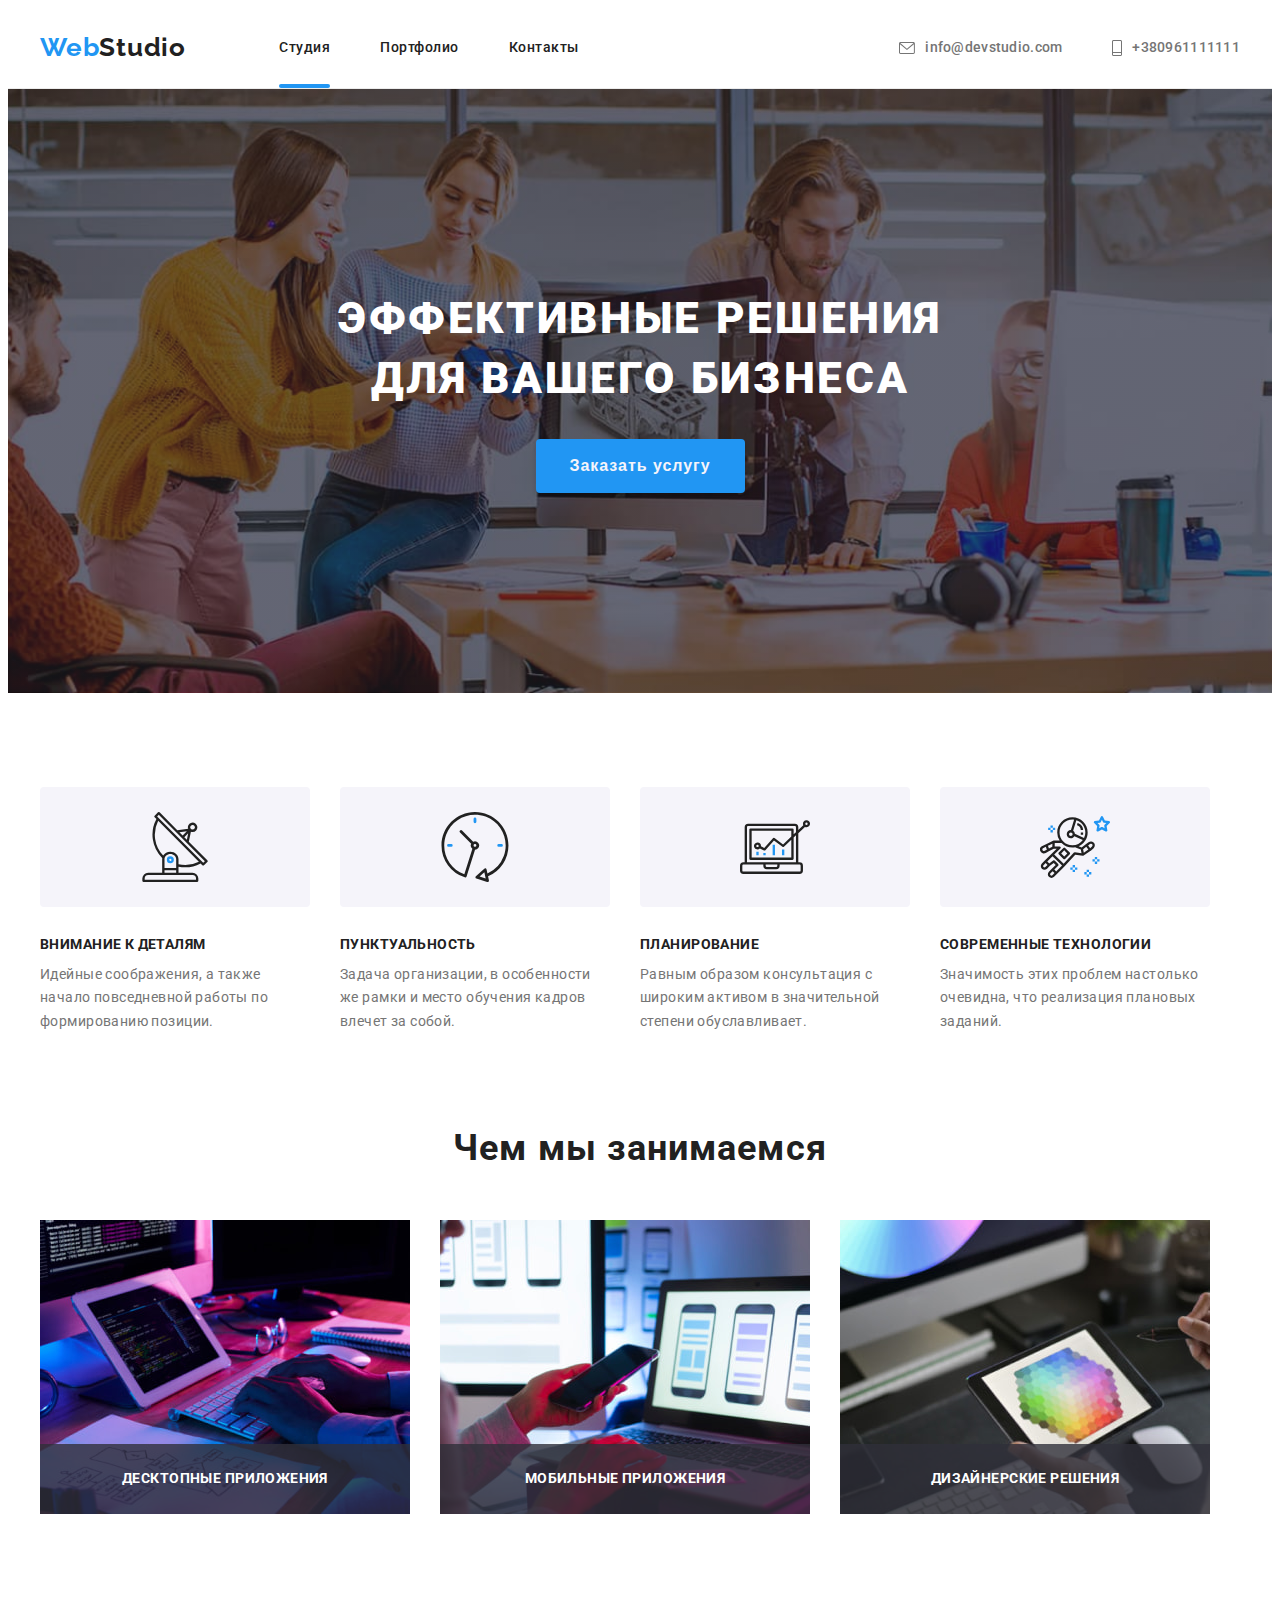
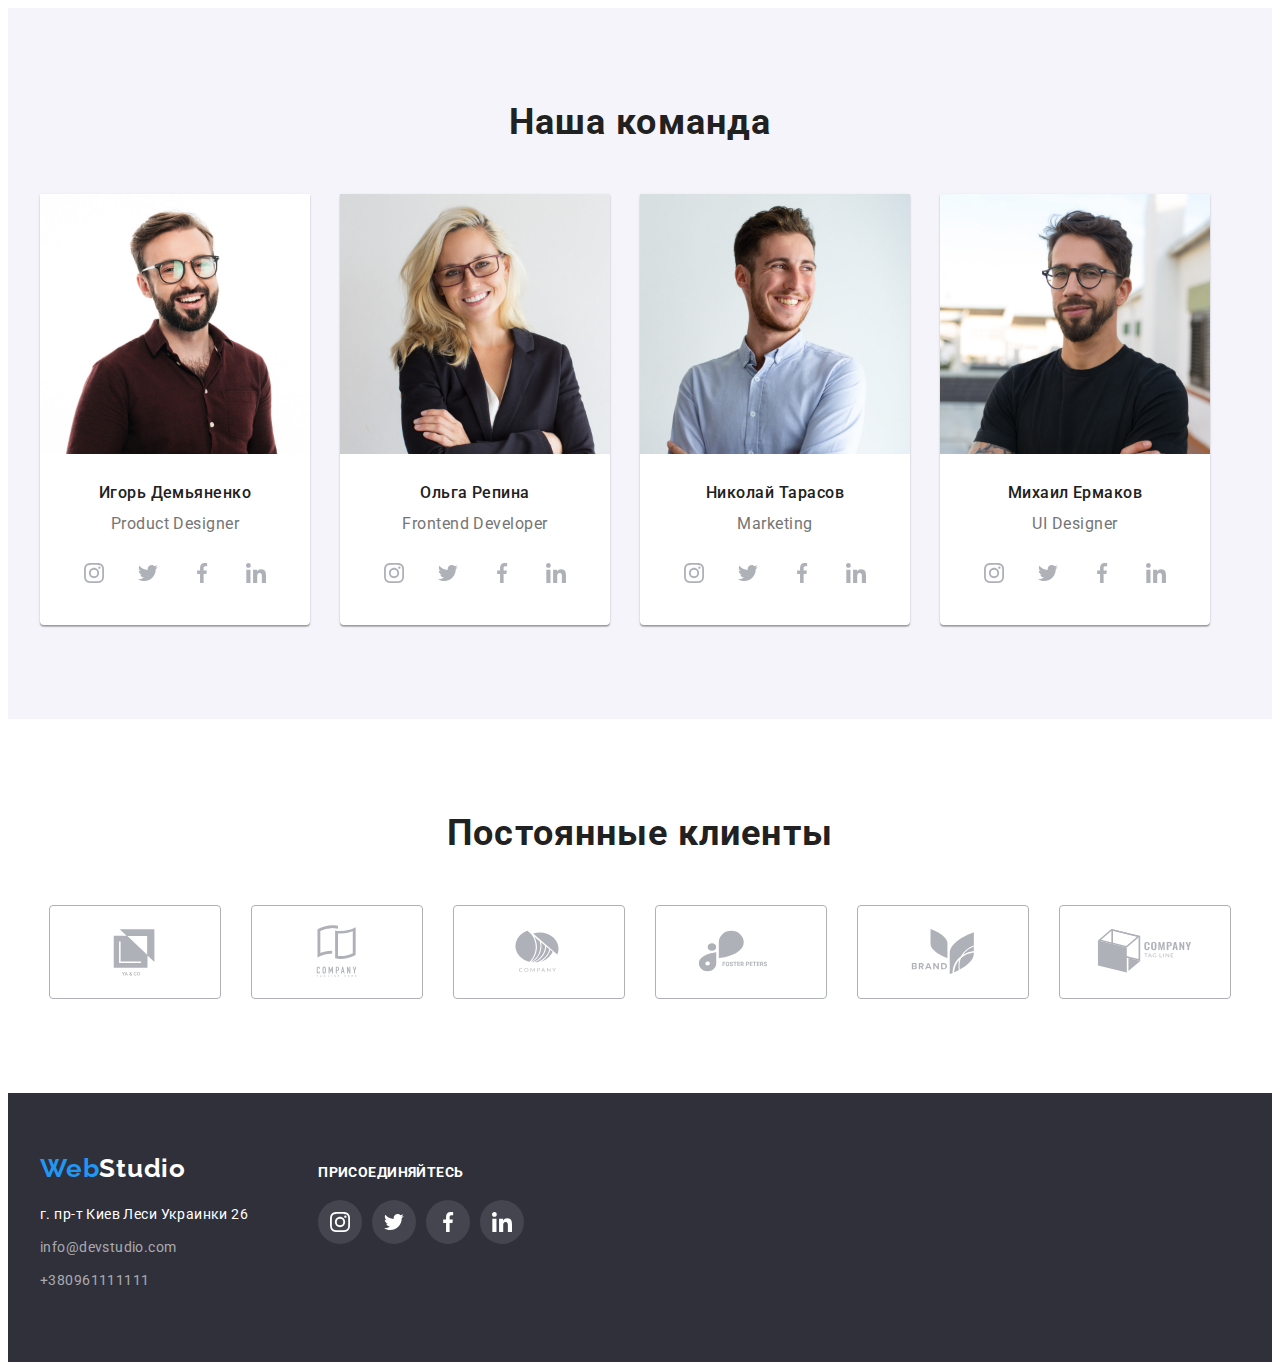
==== index.html @ 4d48edf3 "Initial commit" ====
<!DOCTYPE html>
<html lang="en">
  <head>
    <meta charset="UTF-8" />
    <meta http-equiv="X-UA-Compatible" content="IE=edge" />
    <meta name="viewport" content="width=device-width, initial-scale=1.0" />
    <title>Студия</title>
    <link rel="preconnect" href="https://fonts.googleapis.com" />
    <link rel="preconnect" href="https://fonts.gstatic.com" crossorigin />
    <link
      href="https://fonts.googleapis.com/css2?family=Raleway:wght@700&family=Roboto:wght@400;500;700;900&display=swap"
      rel="stylesheet"
    />
    <link
      rel="stylesheet"
      href="https://cdnjs.cloudflare.com/ajax/libs/modern-normalize/1.1.0/modern-normalize.min.css"
      integrity="sha512-wpPYUAdjBVSE4KJnH1VR1HeZfpl1ub8YT/NKx4PuQ5NmX2tKuGu6U/JRp5y+Y8XG2tV+wKQpNHVUX03MfMFn9Q=="
      crossorigin="anonymous"
      referrerpolicy="no-referrer"
    />
    <link rel="stylesheet" href="./css/style.css" />
  </head>

  <body class="body">
    <!--Шапка-->
    <header class="header">
      <div class="container header-container">
        <a class="logo" href="" lang="en"
          >Web<span class="logo-accent">Studio</span></a
        >
        <nav class="navigation">
          <ul class="navigation-list items">
            <li class="link link-items-current">
              <a class="site-nav navigation-link" href="./index.html">Студия</a>
            </li>
            <li class="link link-items">
              <a class="site-nav navigation-link" href="./portfolio.html"
                >Портфолио</a
              >
            </li>
            <li class="link link-items">
              <a class="site-nav navigation-link" href="">Контакты</a>
            </li>
          </ul>
        </nav>
        <ul class="contacts">
          <li class="link">
            <a class="contacts-mail-studio navigation"
              href="emailto:info@devstudio.com">
              <svg class="icon" width="16" height="12">
                <use href="./images/symbol-defs.svg#icon-envelope"></use>
              </svg>info@devstudio.com</a>
          </li>
          <li class="link">
            <a class="contacts-studio navigation" href="tel:+380961111111">
              <svg class="icon" width="10" height="16">
                <use href="./images/symbol-defs.svg#icon-mobile"></use>
              </svg>+380961111111</a
            >
          </li>
        </ul>
      </div>
    </header>
    <!--Уникальное меню-->
    <main>
      <!--Hero-->
      <section class="hero">
        <div class="container-hero">
          <h1 class="hero-title">Эффективные решения для вашего бизнеса</h1>
          <button class="btn-hero" type="button" data-modal-open>Заказать услугу</button>
          <div class="backdrop is-hidden" data-modal>
            <div class="modal-wrapper">
              <button class="modal-btn" data-modal-close>
                <svg class="modal-icon" width='11' height='11'>
                  <use href='./images/hero/closesvg/symbol-defs.svg#icon-xmark-solid'>
                  </use>
                </svg>
              </button>
            </div>
          </div>
        </div>
      </section>
      <!--Особенности-->
      <section class="section">
        <div class="container container-special">
          <h2 hidden>Особенности</h2>
          <ul class="link-special">
            <li class="link list-special">
              <div class="list-special-icon">
                <svg class="list-icon" width="70px" height="70px">
                  <use href="./images/symbol-defs.svg#icon-antenna" width="70" hiegh="70"></use>
                </svg>
              </div>
              <h3 class="subtitles">Внимание к деталям</h3>
              <p class="text">
                Идейные соображения, а также начало повседневной работы по
                формированию позиции.
              </p>
            </li>
            <li class="link list-special">
              <div class="list-special-icon">
                <svg class="list-icon" width="70px" height="70px">
                  <use href="./images/symbol-defs.svg#icon-clock" width="70" hiegh="70"></use>
                </svg>
              </div>
              <h3 class="subtitles">Пунктуальность</h3>
              <p class="text">
                Задача организации, в особенности же рамки и место обучения
                кадров влечет за собой.
              </p>
            </li>
            <li class="link list-special">
              <div class="list-special-icon">
                <svg class="list-icon" width="70px" height="70px">
                  <use href="./images/symbol-defs.svg#icon-diagram" width="70" hiegh="70"></use>
                </svg>
              </div>
              <h3 class="subtitles">Планирование</h3>
              <p class="text">
                Равным образом консультация с широким активом в значительной
                степени обуславливает.
              </p>
            </li>
            <li class="link list-special">
              <div class="list-special-icon">
                <svg class="list-icon" width="70px" height="70px">
                  <use href="./images/symbol-defs.svg#icon-astronaut" width="70" hiegh="70"></use>
                </svg>
              </div>
              <h3 class="subtitles">Современные технологии</h3>
              <p class="text">
                Значимость этих проблем настолько очевидна, что реализация
                плановых заданий.
              </p>
            </li>
          </ul>
        </div>
      </section>
      <!--Чем мы занимаемся-->
      <section class="section container-work">
        <div class="container">
          <h2 class="subject subtitles-work">Чем мы занимаемся</h2>
          <ul class="link-special">
            <li class="link list-work">
              <img class="img"src="./images/img-1.jpg"alt="Набора кода на компьютере" width="370"/>
              <p class="work">Десктопные приложения</p>
            </li>
            <li class="link list-work">
              <img
                class="img"
                src="./images/img-2.jpg"
                alt="Выбор меню для телефона на компьютере width370"
              />
              <p class="work ">Мобильные приложения</p>
            </li>
            <li class="link list-work">
              <img
                class="img"
                src="./images/img-3.jpg"
                alt="Цветовая палитра на графическом планшете"
                width="370"
              />
              <p class="work">Дизайнерские решения</p>
            </li>
          </ul>
        </div>
      </section>
      <!--Наша команда-->
      <section class="section team">
        <div class="container container-team">
          <h2 class="subject subtitles-work">Наша команда</h2>
          <ul class="link-team">
            <li class="link list-team">
              <div class="personal">
                <img
                  class="img"
                  src="./images/img-m1.jpg"
                  alt="Игорь Демьяненко"
                  width="270"
                />
                <div class="personal-team">
                  <h3 class="caption">Игорь Демьяненко</h3>
                  <p class="list">Product Designer</p>
                  <div class="social-networks">
                    <ul class="networks-social">
                      <li class="social-item">
                        <a
                          class="social-link"
                          href=""
                          target="_blank"
                          rel="noopner norefferer"
                          arial-label="иконка Instagram"
                        >
                          <svg class="social-icon" width="20" height="20">
                            <use
                              href="images/symbol-defs.svg#icon-instagram"
                            ></use>
                          </svg>
                        </a>
                      </li>
                      <li class="social-item">
                        <a
                          class="social-link"
                          href=""
                          target="_blank"
                          rel="noopner norefferer"
                          arial-label="иконка Instagram"
                        >
                          <svg class="social-icon" width="20" height="20">
                            <use
                              href="images/symbol-defs.svg#icon-twitter"
                            ></use>
                          </svg>
                        </a>
                      </li>
                      <li class="social-item">
                        <a
                          class="social-link"
                          href=""
                          target="_blank"
                          rel="noopner norefferer"
                          arial-label="иконка Instagram"
                        >
                          <svg class="social-icon" width="20" height="20">
                            <use
                              href="images/symbol-defs.svg#icon-facebook"
                            ></use>
                          </svg>
                        </a>
                      </li>
                      <li class="social-item">
                        <a
                          class="social-link"
                          href=""
                          target="_blank"
                          rel="noopner norefferer"
                          arial-label="иконка Instagram"
                        >
                          <svg class="social-icon" width="20" height="20">
                            <use
                              href="images/symbol-defs.svg#icon-linkedin"
                            ></use>
                          </svg>
                        </a>
                      </li>
                    </ul>
                  </div>
                </div>
              </div>
            </li>
            <li class="link list-team">
              <div class="personal">
                <img
                  class="img"
                  src="./images/img-w.jpg"
                  alt="Ольга Репина"
                  width="270"
                />
                <div class="personal-team">
                  <h3 class="caption">Ольга Репина</h3>
                  <p class="list">Frontend Developer</p>
                  <div class="social-networks">
                    <ul class="networks-social">
                      <li class="social-item">
                        <a
                          class="social-link"
                          href=""
                          target="_blank"
                          rel="noopner norefferer"
                          arial-label="иконка Instagram"
                        >
                          <svg class="social-icon" width="20" height="20">
                            <use
                              href="images/symbol-defs.svg#icon-instagram"
                            ></use>
                          </svg>
                        </a>
                      </li>
                      <li class="social-item">
                        <a
                          class="social-link"
                          href=""
                          target="_blank"
                          rel="noopner norefferer"
                          arial-label="иконка Instagram"
                        >
                          <svg class="social-icon" width="20" height="20">
                            <use
                              href="images/symbol-defs.svg#icon-twitter"
                            ></use>
                          </svg>
                        </a>
                      </li>
                      <li class="social-item">
                        <a
                          class="social-link"
                          href=""
                          target="_blank"
                          rel="noopner norefferer"
                          arial-label="иконка Instagram"
                        >
                          <svg class="social-icon" width="20" height="20">
                            <use
                              href="images/symbol-defs.svg#icon-facebook"
                            ></use>
                          </svg>
                        </a>
                      </li>
                      <li class="social-item">
                        <a
                          class="social-link"
                          href=""
                          target="_blank"
                          rel="noopner norefferer"
                          arial-label="иконка Instagram"
                        >
                          <svg class="social-icon" width="20" height="20">
                            <use
                              href="images/symbol-defs.svg#icon-linkedin"
                            ></use>
                          </svg>
                        </a>
                      </li>
                    </ul>
                  </div>
                </div>
              </div>
            </li>
            <li class="link list-team">
              <div class="personal">
                <img
                  class="img"
                  src="./images/img-m3.jpg"
                  alt="Николай Тарасов"
                  width="270"
                />
                <div class="personal-team">
                  <h3 class="caption">Николай Тарасов</h3>
                  <p class="list">Marketing</p>
                  <div class="social-networks">
                    <ul class="networks-social">
                      <li class="social-item">
                        <a
                          class="social-link"
                          href=""
                          target="_blank"
                          rel="noopner norefferer"
                          arial-label="иконка Instagram"
                        >
                          <svg class="social-icon" width="20" height="20">
                            <use
                              href="images/symbol-defs.svg#icon-instagram"
                            ></use>
                          </svg>
                        </a>
                      </li>
                      <li class="social-item">
                        <a
                          class="social-link"
                          href=""
                          target="_blank"
                          rel="noopner norefferer"
                          arial-label="иконка Instagram"
                        >
                          <svg class="social-icon" width="20" height="20">
                            <use
                              href="images/symbol-defs.svg#icon-twitter"
                            ></use>
                          </svg>
                        </a>
                      </li>
                      <li class="social-item">
                        <a
                          class="social-link"
                          href=""
                          target="_blank"
                          rel="noopner norefferer"
                          arial-label="иконка Instagram"
                        >
                          <svg class="social-icon" width="20" height="20">
                            <use
                              href="images/symbol-defs.svg#icon-facebook"
                            ></use>
                          </svg>
                        </a>
                      </li>
                      <li class="social-item">
                        <a
                          class="social-link"
                          href=""
                          target="_blank"
                          rel="noopner norefferer"
                          arial-label="иконка Instagram"
                        >
                          <svg class="social-icon" width="20" height="20">
                            <use
                              href="images/symbol-defs.svg#icon-linkedin"
                            ></use>
                          </svg>
                        </a>
                      </li>
                    </ul>
                  </div>
                </div>
              </div>
            </li>
            <li class="link list-team">
              <div class="personal">
                <img
                  class="img"
                  src="./images/img-m4.jpg"
                  alt="Михаил Ермаков"
                  width="270"
                />
                <div class="personal-team">
                  <h3 class="caption">Михаил Ермаков</h3>
                  <p class="list">UI Designer</p>
                  <div class="social-networks">
                    <ul class="networks-social">
                      <li class="social-item">
                        <a
                          class="social-link"
                          href=""
                          target="_blank"
                          rel="noopner norefferer"
                          arial-label="иконка Instagram"
                        >
                          <svg class="social-icon" width="20" height="20">
                            <use
                              href="images/symbol-defs.svg#icon-instagram"
                            ></use>
                          </svg>
                        </a>
                      </li>
                      <li class="social-item">
                        <a
                          class="social-link"
                          href=""
                          target="_blank"
                          rel="noopner norefferer"
                          arial-label="иконка Twitter"
                        >
                          <svg class="social-icon" width="20" height="20">
                            <use
                              href="images/symbol-defs.svg#icon-twitter"
                            ></use>
                          </svg>
                        </a>
                      </li>
                      <li class="social-item">
                        <a
                          class="social-link"
                          href=""
                          target="_blank"
                          rel="noopner norefferer"
                          arial-label="иконка Facebook"
                        >
                          <svg class="social-icon" width="20" height="20">
                            <use
                              href="images/symbol-defs.svg#icon-facebook"
                            ></use>
                          </svg>
                        </a>
                      </li>
                      <li class="social-item">
                        <a
                          class="social-link"
                          href=""
                          target="_blank"
                          rel="noopner norefferer"
                          arial-label="иконка Linkedin"
                        >
                          <svg class="social-icon" width="20" height="20">
                            <use
                              href="images/symbol-defs.svg#icon-linkedin"
                            ></use>
                          </svg>
                        </a>
                      </li>
                    </ul>
                  </div>
                </div>
              </div>
            </li>
          </ul>
        </div>
      </section>
      <!-- Постоянные клиенты -->
      <section class="section clients">
      <div class="container">
        <h2 class="subject clients-title">Постоянные клиенты</h2>
        <ul class="list clients-list">
          <li class="clients-item">
            <a class="link-clients" href="">
            <svg class="clients-icon" width="106" height="60">
              <use href="images/symbol-defs.svg#icon-Logo"></use>
            </svg>
            </a>
          </li>
          <li class="clients-item">
            <a class="link-clients" href="">
            <svg class="clients-icon" width="106" height="60">
              <use href="images/symbol-defs.svg#icon-Logo-2"></use>
            </svg>
            </a>
          </li>
          <li class="clients-item">
            <a class="link-clients" href="">
            <svg class="clients-icon" width="106" height="60">
              <use href="images/symbol-defs.svg#icon-Logo-3"></use>
            </svg>
            </a>
          </li>
          <li class="clients-item">
            <a class="link-clients" href="">
            <svg class="clients-icon" width="106" height="60">
              <use href="images/symbol-defs.svg#icon-Logo-4"></use>
            </svg>
            </a>
          </li>
          <li class="clients-item">
            <a class="link-clients" href="">
            <svg class="clients-icon" width="106" height="60">
              <use href="images/symbol-defs.svg#icon-Logo-5"></use>
            </svg>
            </a>
          </li>
          <li class="clients-item">
            <a class="link-clients" href="">
            <svg class="clients-icon" width="106" height="60">
              <use href="images/symbol-defs.svg#icon-Logo-6"></use>
            </svg>
            </a>
          </li>
        </ul>
      </div>
    </section>
    </main>
    <!--Футер-->
    <footer class="footer">
      <div class="container footer-container">
        <div class="adress-footer">
        <a class="logo logo-footer" href="./index.html" lang="en"
          >Web<span class="footer-logo-accent">Studio</span></a
        >
        <address class="address">
          <ul class="address">
            <li class="link link-address">
              <a
                class="address-geo"
                href="https://www.google.com/maps/place/бул.+Леси+Украинки,+26,+Киев,+02000/@50.4265807,30.5361971,17z/data=!3m1!4b1!4m5!3m4!1s0x40d4cf0e033ecbe9:0x57a4dffefec77da0!8m2!3d50.4265807!4d30.5383858"
                target="_blank"
                rel="noopener noreferrer"
                >г. пр-т Киев Леси Украинки 26</a
              >
            </li>
            <li class="link link-address">
              <a
                class="address-contacts-footer"
                href="emailto:info@devstudio.com"
                >info@devstudio.com</a
              >
            </li>
            <li class="link link-address">
              <a class="address-contacts-footer" href="tel:+380961111111"
                >+380961111111</a
              >
            </li>
          </ul>
          </div>
            <div class="social">
              <h2 class="subject-footer">ПРИСОЕДИНЯЙТЕСЬ</h2>
                <ul class="link-team-footer">
                  <li class="social-item-footer">
                    <a class="social-link-footer"
                       href=""target="_blank" rel="noopner norefferer" arial-label="иконка Instagram">
                        <svg class="social-icon-footer" width="20" height="20">
                          <use href="images/symbol-defs.svg#icon-instagram"></use>
                        </svg>
                    </a>
                  </li>
                  <li class="social-item-footer">
                    <a class="social-link-footer"
                       href=""target="_blank" rel="noopner norefferer" arial-label="иконка Twitter">
                        <svg class="social-icon-footer" width="20" height="20">
                          <use href="images/symbol-defs.svg#icon-twitter"></use>
                        </svg>
                    </a>
                  </li>
                  <li class="social-item-footer">
                    <a class="social-link-footer"
                       href=""target="_blank" rel="noopner norefferer" arial-label="иконка Facebook">
                        <svg class="social-icon-footer" width="20" height="20">
                          <use href="images/symbol-defs.svg#icon-facebook"></use>
                        </svg>
                    </a>
                  </li>
                  <li class="social-item-footer">
                    <a class="social-link-footer"
                       href=""target="_blank" rel="noopner norefferer" arial-label="иконка Linkedin">
                        <svg class="social-icon-footer" width="20" height="20">
                          <use href="images/symbol-defs.svg#icon-linkedin"></use>
                        </svg>
                    </a>
                  </li>
                </ul>
            </div>
        </address>
      </div>
      
    </footer>
    <script src="./js/modal.js"></script>
  </body>
</html>
---- css/style.css ----
/* цвет основного текста #212121 */
/* цвет вторичного текста #757575 */
/* белый #FFFFFF */
/* акцент #2196F3 */
/* background страницы #E5E5E5 */
/* background футера #2F303A; */
/* background кнопок #F5F4FA */
/* тень 0px 4px 4px rgba(0, 0, 0, 0.15); */
/* цвет мыла и тел. в футере rgba(255, 255, 255, 0.6);
 */

:root {
  --main-text-color: #212121;
  --secondary-text-color: #757575;
  --accent-color: #2196f3;
  --primery-white-color: #ffffff;
  --bg-color-ourteam: #e5e5e5;
  --bg-footer: #2f303a;
  --bg-color-section: #F5F4FA;
  --bg-color-title: #2f303a;
  --bg-color-btn-section: #188ce8;
  --footer-contacts-color: rgba(255, 255, 255, 0.6)
}

.html{
  box-sizing: border-box;
}

*,
*::before,
*::after{
  box-sizing: inherit;
}

/* ***************** */
/* Body */
/* ***************** */

.body {
  color: var(--main-text-color);
  background-color: var(--primery-white-color);
  font-family: 'Raleway','Roboto', sans-serif;
  cursor: pointer;
  text-decoration: none;
}
.h1,
.h2,
.h3,
.h4,
.h5,
.h6,
.p {
  margin:0;
}
.img{
  display: block;
}
.container{
  
  width: 1200px;

  padding-left: 15px;
  padding-right: 15px;

  margin-left: auto;
  margin-right: auto;
}
.container-portfolio{
  width: 1200px;

  padding-left: 15px;
  padding-right: 15px;

  margin-left: auto;
  margin-right: auto;
}

/* ***************** */
/* Header */
/* ***************** */

.header {
  color: var(--main-text-color);
  background-color: var(--primery-white-color);
  font-family: "Roboto", sans-serif;
  border-bottom: 1px solid #ECECEC;
}

.header-container{
  display: flex;
  align-items:center;
  margin: auto;
}

/* ***************** */
/* Logo */
/* ***************** */

.logo {
 
  padding-top: 24px;
  margin-right: 93px;
  padding-bottom: 25px;
  color: var(--accent-color);
  font-family: 'Raleway';
  font-weight: 700;
  font-size: 26px;
  line-height: 1.19;
  letter-spacing: 0.03em;
}
.logo-accent {
  color: var(--main-text-color);
  font-family: 'Raleway';
  font-weight: 700;
  font-size: 26px;
  line-height: 1.19;
  letter-spacing: 0.03em;
}

/* ***************** */
/* Navigation  */
/* ***************** */

.navigation{
  font-family: "Roboto", sans-serif;
  font-style: normal;
  font-weight: 700;
  font-size: 26px;
  line-height: 1.19;
  letter-spacing: 0.03em;
}
.site-nav {
  color: var(--main-text-color);
  font-family: "Roboto", sans-serif;
  font-weight: 500;
  font-size: 14px;
  line-height: 1.14;
}
.navigation-list{
  display: flex;
  align-items: center;
  margin: 0;
}
.link-items{
  margin-right: 50px;
}
.link-items:last-child{
  margin-right: 0px;
}

.items{
  padding: 0;
  margin: 0;
}

.items :hover,
.items :focus,
.current,
.items :active {
  color: var(--accent-color);
}
.navigation-link{
  position: relative;
  display: block;
  padding-top: 32px;
  padding-bottom: 32px;
  transition:  250ms cubic-bezier(0.4, 0, 0.2, 1);
}
.contacts{
  display: flex;
  margin-top: 0;
  margin-left: auto;
  margin-bottom: 0;
  align-items: center;
  padding: 0;
}
.contacts :hover,
.contacts :focus{
  color: var(--accent-color);
  
}
.contacts-studio {
  display: flex;
  align-items: center;
  justify-content: center;

  padding-top: 32px;
  padding-bottom: 32px;

  color: var(--secondary-text-color);
  font-family: 'Roboto';
  font-style: normal;
  font-weight: 500;
  font-size: 14px;
  line-height: 1.14;
  letter-spacing: 0.02em;
  transition:  250ms cubic-bezier(0.4, 0, 0.2, 1);
}
.contacts-mail-studio {
  display: flex;
  align-items: center;
  justify-content: center;

  padding-top: 32px;
  padding-bottom: 32px;
  margin-right: 50px;

  color: var(--secondary-text-color);
  font-family: 'Roboto';
  font-style: normal;
  
  font-weight: 500;
  font-size: 14px;
  line-height: 1.14;
  letter-spacing: 0.02em;
  transition:  250ms cubic-bezier(0.4, 0, 0.2, 1);
}
.navigation-link :hover,
.navigation-link :focus{
  color: var(--accent-color);
  display: block;
}
.link-items-current > .navigation-link::after{
  position: absolute;
  content: '';
  display: block;
  bottom: 0;
  left: 0%;
  width: 100%;
  height: 4px;
  border-radius: 2px;
  background-color: var(--accent-color);
}
.link-items-current{
  margin-right: 50px;
}
.icon{
  margin-right: 10px;
  fill: currentColor;
}

a {
  text-decoration: none;
}
.link {
  list-style: none;
  letter-spacing: 0.02em;
}
.section{
  padding-top: 94px;
  padding-bottom: 94px;
}


/* ***************** */
/* Фильтр кнопки */
/* ***************** */

.portfolio{
  padding-top: 94px;
  padding-bottom: 94px;
}
.button{
  padding: 0;
  margin-top: 0;
  margin-bottom: 56px;
}
.filter-button{
  padding: 6px 22px;
  border: none;
  border-radius: 4px;
  background-color: var(--bg-color-section);
  transition:  250ms cubic-bezier(0.4, 0, 0.2, 1);
}
.filter-button:hover,
.filter-button:focus{
  color: var(--primery-white-color);
  background-color: var(--accent-color);
}
.filter-button-portfolio{
  padding: 6px 22px;
  border: none;
  border-radius: 4px;
  background-color: var(--bg-color-section);
  transition:  250ms cubic-bezier(0.4, 0, 0.2, 1);
}

.container-portfolio .button{
  display: flex;
  align-items: center;
  justify-content: center;
}
.portfolio .link-portfolio{
  margin-right: 8px;
}
.portfolio .link-portfolio:last-child {
  margin-right: 0px;
}
.filter-button-portfolio:hover,
.filter-button-portfolio:focus{
  color: var(--primery-white-color);
  background-color: var(--accent-color);
  box-shadow: 0px 3px 1px rgba(0, 0, 0, 0.1), 0px 1px 2px rgba(0, 0, 0, 0.08), 0px 2px 2px rgba(0, 0, 0, 0.12);
  border-radius: 4px;
}
.btn {
  color: var(--main-text-color);
  background-color: var(--bg-color-section);
  font-family: 'Roboto';
  font-style: normal;
  font-weight: 500;
  font-size: 16px;
  line-height: 1.62;
  text-align: center;
  cursor: pointer;
  letter-spacing: 0.03em;
}
/* Hero */
.hero {
  text-align: center;
  
}
.container-hero{
  max-width: 1600px;
  margin-left: auto;
  margin-right: auto;
  padding-top: 200px;
  padding-bottom: 200px;
  
  background-image: linear-gradient(to right, rgba(47, 48, 58, 0.4),rgba(47, 48, 58, 0.4)), url(../images/hero/hero.jpg);
  background-repeat: no-repeat;
  background-position: center;
  background-size: cover;
  background-color: var(--bg-color-title);
}

.hero-title {
  width: 696px;
  margin-top:0;
  margin-right: auto;
  margin-bottom:30px;
  margin-left: auto;
  color: var(--primery-white-color);
  font-family: "Roboto", sans-serif;
  font-weight: 900;
  font-size: 44px;
  line-height: 1.36;
  text-align: center;
  letter-spacing: 0.06em;
  text-transform: uppercase;
  
}
.btn-hero {
  color: var(--bg-color-section);
  background-color: var(--accent-color);
  box-shadow: 0px 4px 4px rgba(0, 0, 0, 0.15);
  border-radius: 4px;
  border-color:transparent;
  cursor: pointer;

  font-weight: 700;
  font-size: 16px;
  line-height: 1.87;

  display: flex;
  align-items: center;
  text-align: center;
  margin: 0 auto;
  padding: 10px 32px;
  letter-spacing: 0.06em;
}
.btn-hero:hover,
.btn-hover{
  background-color: #188CE8;
}

.btn-section :hover{
  color: var(--primery-white-color);
  background-color: var(--accent-color);
}
.btn-section :focus{
  color: var(--main-text-color);
  background-color: var(--bg-color-btn-section);
}
.backdrop{
  display: fixed;
  width: 100%;
  height: 100%;
  top: 0;
  left: 0;
  background-color: rgba(0, 0, 0, 0.1);
  z-index: 100;
  transition: opacity 1000ms, visiblity 1000ms;
}

.backdrop.is-hidden{
  opacity: 0;
  visibility: hidden;
  pointer-events: none;
}

.modal-wrapper{
  position: absolute;
  top: 50%;
  left: 50%;
  transform: translate(-50%, -50%);
  width: 528px;
  height: 581px;
  background-color: var(--primery-white-color);
  box-shadow: 0px 1px 3px rgba(0, 0, 0, 0.12), 0px 1px 1px rgba(0, 0, 0, 0.14), 0px 2px 1px rgba(0, 0, 0, 0.2);
  border-radius: 4px;

  animation-name: visible-modal;
  animation-duration: 2500ms;
  animation-timing-function: linear;
}

@keyframes visible-modal{
  0% {
    opacity: 0;
    transform: scale(0.2);
  }
  50% {
  opacity: 0.5;
  transform: translate(-50%, -50%);
  }
  100% {
    visibility: visible;
    opacity: 1;
    transform: translate(-50%, -50%);
  }
}
.modal-btn{
  align-items: center;
  justify-content: center;
  display: flex;
  position: absolute;
  top: 8px;
  right: 8px;
  width: 14px;
  height: 14px;
  background-color: var(--primery-white-color);
  border: 1px solid rgba(0, 0, 0, 0.1);
  border-radius: 50%;
  padding: 0;
  cursor: pointer;
  transition: background-color 250ms cubic-bezier(0.4, 0, 0.2, 1);
}
.modal-btn:hover,
.modal-btn:focus{
  background-color: var(--accent-color);
}

.modal-icon{
  transform: rotate(0deg);
  color: var(--main-text-color);
  transition: color, transform;
  transition-duration: 250ms;
  transition-timing-function: linear;
  transition-delay: 0;
  padding: 0;
  
}
.modal-icon:hover,
.modal-icon:hover{
  color: var(--secondary-text-color);
  transform: rotate(180deg) ;
}
/* ***************** */
/* Особенности */
/* ***************** */

.subtitles {
  padding-bottom: 10px;
  margin: 0;
  color: var(--main-text-color);
  font-family: "Roboto";
  font-weight: 700;
  font-size: 14px;
  line-height: 1.42;
}
.text {
  margin: 0;
  color: var(--secondary-text-color);

  font-family: 'Roboto';
  font-weight: 400;
  font-size: 14px;
  line-height: 1.71;
  letter-spacing: 0.03em;
}
.container-special{
  display: flex;
}
.link-special{
  margin: 0;
  padding-right: 30px;
  display: flex;
}
.list-special{
  margin-right: 30px;
}
.link-special:last-child{
  padding-right: 0px;
}
.link-special>.list-special{
  flex-basis: 270px;
}

.list-icon:hover,
.list-icon:focus{
fill: var(--accent-color);
}

.list-special-icon{
  width: 270px;
  height: 120px;
  background-color: #F5F4FA;
  border-radius: 4px;
  margin-bottom: 30px;
  display: flex;
  justify-content: center;
  align-items: center;
}

/* ***************** */
/* Чем мы занимаемся */
/* ***************** */

.subject {
  color: var(--main-text-color);
  font-family: 'Roboto';
  font-weight: 700;
  font-size: 36px;
  line-height: 1.16;
  text-align: center;
  letter-spacing: 0.03em;
}
.container-work{
  padding-top: 0;
}
.subtitles-work{
  margin-bottom: 50px;
  margin-top: 0;
}
.link-special{
  padding: 0;
}
.list-work{
  position: relative;
  margin-right: 30px;

}
.link-special>.list-work{
  flex-basis: 370px;
}
.list-work:last-child{
  padding-right: 0;
}

 .work{
  position: absolute;
  display: flex;
  
  width: 100%;
  height: 70px;
  bottom: 0;
  left: 0;

  font-family: 'Roboto';
  font-weight: 700;
  font-size: 14px;
  line-height: 1.14;
  text-align: center;
  align-items: center;
  justify-content: center;
  letter-spacing: 0.03em;
  text-transform: uppercase;
  margin: 0;


  color: var(--primery-white-color);
  background-color: rgba(47, 48, 58, 0.8);
 }



/* ***************** */
/* Наша Команда */
/* ***************** */

.team{
  color: var(--bg-color-section);
  background: #F5F4FA;
}
.link-team{
  display: flex;
  align-items: center;
  padding-left: 0;
  margin: 0;
}
.list-team{
  margin-right: 30px;
  background: #F5F4FA;
}
.personal{
  background-color: var(--primery-white-color);
  box-shadow: 0px 1px 3px rgba(0, 0, 0, 0.12), 0px 1px 1px rgba(0, 0, 0, 0.14), 0px 2px 1px rgba(0, 0, 0, 0.2);
  border-radius: 0px 0px 4px 4px;
}
.list-team:last-child{
  margin-right: 0;
}
.link-team>.list-team{
  flex-basis:300;
}

.subtitles {
  color: var(--main-text-color);
  font-weight: 700;
  font-size: 14px;
  line-height: 1.14;
  letter-spacing: 0.03em;
  text-transform: uppercase;
}
.personal-team{
  display: block;
  padding-top: 30px;
  padding-bottom: 30px;
}
.personal-team .caption{
margin-top: 0;
margin-bottom: 10px;
}
.personal-team .list{
  margin-top: 0;
  margin-bottom: 16px;
}
.caption{
  font-family: 'Roboto';
  color: var(--main-text-color);
  font-weight: 500;
  font-size: 16px;
  line-height: 1.18;
  text-align: center;
  letter-spacing: 0.03em;
}

.list {
  font-family: 'Roboto';
  color: var(--secondary-text-color);
  font-weight: 400;
  font-size: 16px;
  line-height: 1.38;
  text-align: center;
  letter-spacing: 0.03em;
}
.social-networks{
  margin: 0;
}
.networks-social{
  display: flex;
  align-items: center;
  justify-content: center;
  padding: 0; 

}

.social-item:not(:last-child){
  margin-right: 10px;
}
.social-item{
  display: flex;
  align-items: center;
  justify-content: center;
}
.social-item{

  display: flex;
  align-items: center;
  justify-content: center;

  background-color: var(--primery-white-color);

  border-radius: 50%;
}
.social-link{

  width: 44px;
  height: 44px;
  background-color: var(--primery-white-color);
  border-radius: 50%;

  display: flex;
  align-items: center;
  justify-content: center;
  transition:  250ms cubic-bezier(0.4, 0, 0.2, 1);
}
.social-icon{
  
  fill:#AFB1B8;
  background-color: transparent;
}
.social-link:hover,
.social-link:focus{
  background-color: var(--accent-color);
}
.social-link:hover .social-icon,
.social-link:focus .social-icon{
  fill: var(--primery-white-color);
}

/* ***************** */
/* Проэкты */
/* ***************** */

.heading{

  font-family: 'Roboto';
  font-weight: 700;
  font-size: 18px;
  line-height: 2;
  letter-spacing: 0.06em;
  color: var(--main-text-color);
}
.desc{

  font-family: 'Roboto';
  color: var(--secondary-text-color);
  font-weight: 400;
  font-size: 16px;
  line-height: 1.87;
 letter-spacing: 0.03em;
}

.cards{
  margin-bottom: 0;
  margin-top: -30px;
  padding: 0px;
  display: flex;
  flex-wrap: wrap;
}
.link-cards{
  width: 370;
  margin-top: 30px;
  margin-left: 0;
  margin-right: 30px;
  
  box-sizing: border-box;
  background: var(--primery-white-color);
  border: 1px solid #EEEEEE;
  transition: 250ms cubic-bezier(0.4, 0, 0.2, 1);
  overflow: hidden;
}
.link-cards:nth-child(3n){
  margin-right: 0;
}
.link-cards:last-child(-n+3){
  margin-bottom: 0;
}
.link-cards:hover,
.link-cards:focus{
  box-shadow: 0px 1px 1px rgba(0, 0, 0, 0.12), 0px 4px 4px rgba(0, 0, 0, 0.06), 1px 4px 6px rgba(0, 0, 0, 0.16);
}

.thumb{
  position: relative;
  overflow: hidden;
}

.overlay-text{
  position: absolute;
  width: 100%;
  height: 100%;
  padding: 63px 24px;
  margin: 0;

  font-family: 'Roboto';
  font-weight: 400;
  font-size: 18px;
  line-height: 1.56;
  letter-spacing: 0.03em;

  color: var(--primery-white-color);
  background-color: rgba(33, 150, 243, 0.9);
  
  opacity: 0;
  transition:  250ms cubic-bezier(0.4, 0, 0.2, 1);
}
.gallery:hover .overlay-text,
.gallery:hover .overlay-text{
  transform: translateY(-100%);
  opacity: 1;
}

.block-desk{
  display:block;
  width: 370;
  padding: 20px 24px;
  border: 1px solid #EEEEEE;
}
.block-desk .heading{
  margin-bottom: 4px;
  margin-top: 0;
}
.block-desk .desc{
  margin: 0;
  
}

/* ***************** */
/* Постоянные клиенты */
/* ***************** */

.clients-title{
margin-top: 0;
margin-bottom: 50px;
}
.list{
  list-style: none;
}

.clients-list{
  display: flex;
  align-items: center;
  justify-content: center;

  padding-left: 0;
  margin: 0;
}

.clients-item{
  margin-right: 30px;
  padding: 0;
}
.clients-item:last-child{
  margin-right: 0;
}
.link-clients{
  display: flex;
  justify-content: center;
  align-items: center;

  width: 170px;
  height: 92px;

  color: #AFB1B8;
  border: 1px solid #AFB1B8;
  border-radius: 4px;

  transition:  250ms cubic-bezier(0.4, 0, 0.2, 1);
}

.clients-icon{
  fill: currentColor;
}
.link-clients:hover,
.link-clients:focus{
  color: var(--accent-color);
  border: 1px solid var(--accent-color);
}


/* ***************** */
/* Footer */
/* ***************** */

.footer {
  padding-top: 60px;
  padding-bottom: 60px;

  background-color: var(--bg-footer);

  font-family: "Roboto", sans-serif;
  cursor: pointer;
  text-decoration: none;
}

.footer-container{
  display: flex;
}

.footer-logo-accent {
  color: var(--primery-white-color);
}

.logo-footer{
  display: block;
  padding:0;
  margin-right: 0;
  margin-bottom: 20px;
  
}

.adress-footer{
  margin-right: 70px;
}

.address {
  margin: 0;
  padding:0;

  font-family: "Roboto";
  
}

.address :hover,
.address :focus{
  color: var(--accent-color);
}

.address-geo {
  color: var(--primery-white-color);

  font-family: "Roboto";
  font-style: normal;
  font-weight: 400;
  font-size: 14px;
  line-height: 1.71;
  letter-spacing: 0.03em;
  transition:  250ms cubic-bezier(0.4, 0, 0.2, 1);
}
/* .address-geo :hover,
.address-geo :focus{
  color: var(--accent-color);
} */

.address-contacts-footer {
  color: var(--footer-contacts-color);

  font-family: "Roboto";
  font-style: normal;
  font-weight: 400;
  font-size: 14px;
  line-height: 1.71;
  letter-spacing: 0.03em;
  transition:  250ms cubic-bezier(0.4, 0, 0.2, 1);
}
.link-address{
  margin-bottom: 9px;
}
.address-contacts-footer :hover,
.address-contacts-footer :focus{
  color: var(--accent-color);
}
.subject-footer{
  color: var(--primery-white-color);

  font-family: 'Roboto';
  font-weight: 700;
  font-size: 14px;
  line-height: 1.14;
  letter-spacing: 0.03em;

  margin-top: 0;
  margin-bottom: 20px;
}
.social{
 margin-top: 12px;
}
.link-team-footer{
  display: flex;
  align-items: center;
  justify-content: center;

  padding-left: 0;
  margin: 0;
  list-style: none;
}
.social-item-footer:not(:last-child){
  margin-right: 10px;
}

.social-link-footer{
  width: 44px;
  height: 44px;

  display: flex;
  align-items: center;
  justify-content: center;

  background-color: rgba(255, 255, 255, 0.1);

  border-radius: 50%;

  transition:  250ms cubic-bezier(0.4, 0, 0.2, 1);
}
.social-link-footer:hover,
.social-link-footer:focus{
  background-color: var(--accent-color);
}
.social-icon-footer{
  fill: var(--primery-white-color);
}
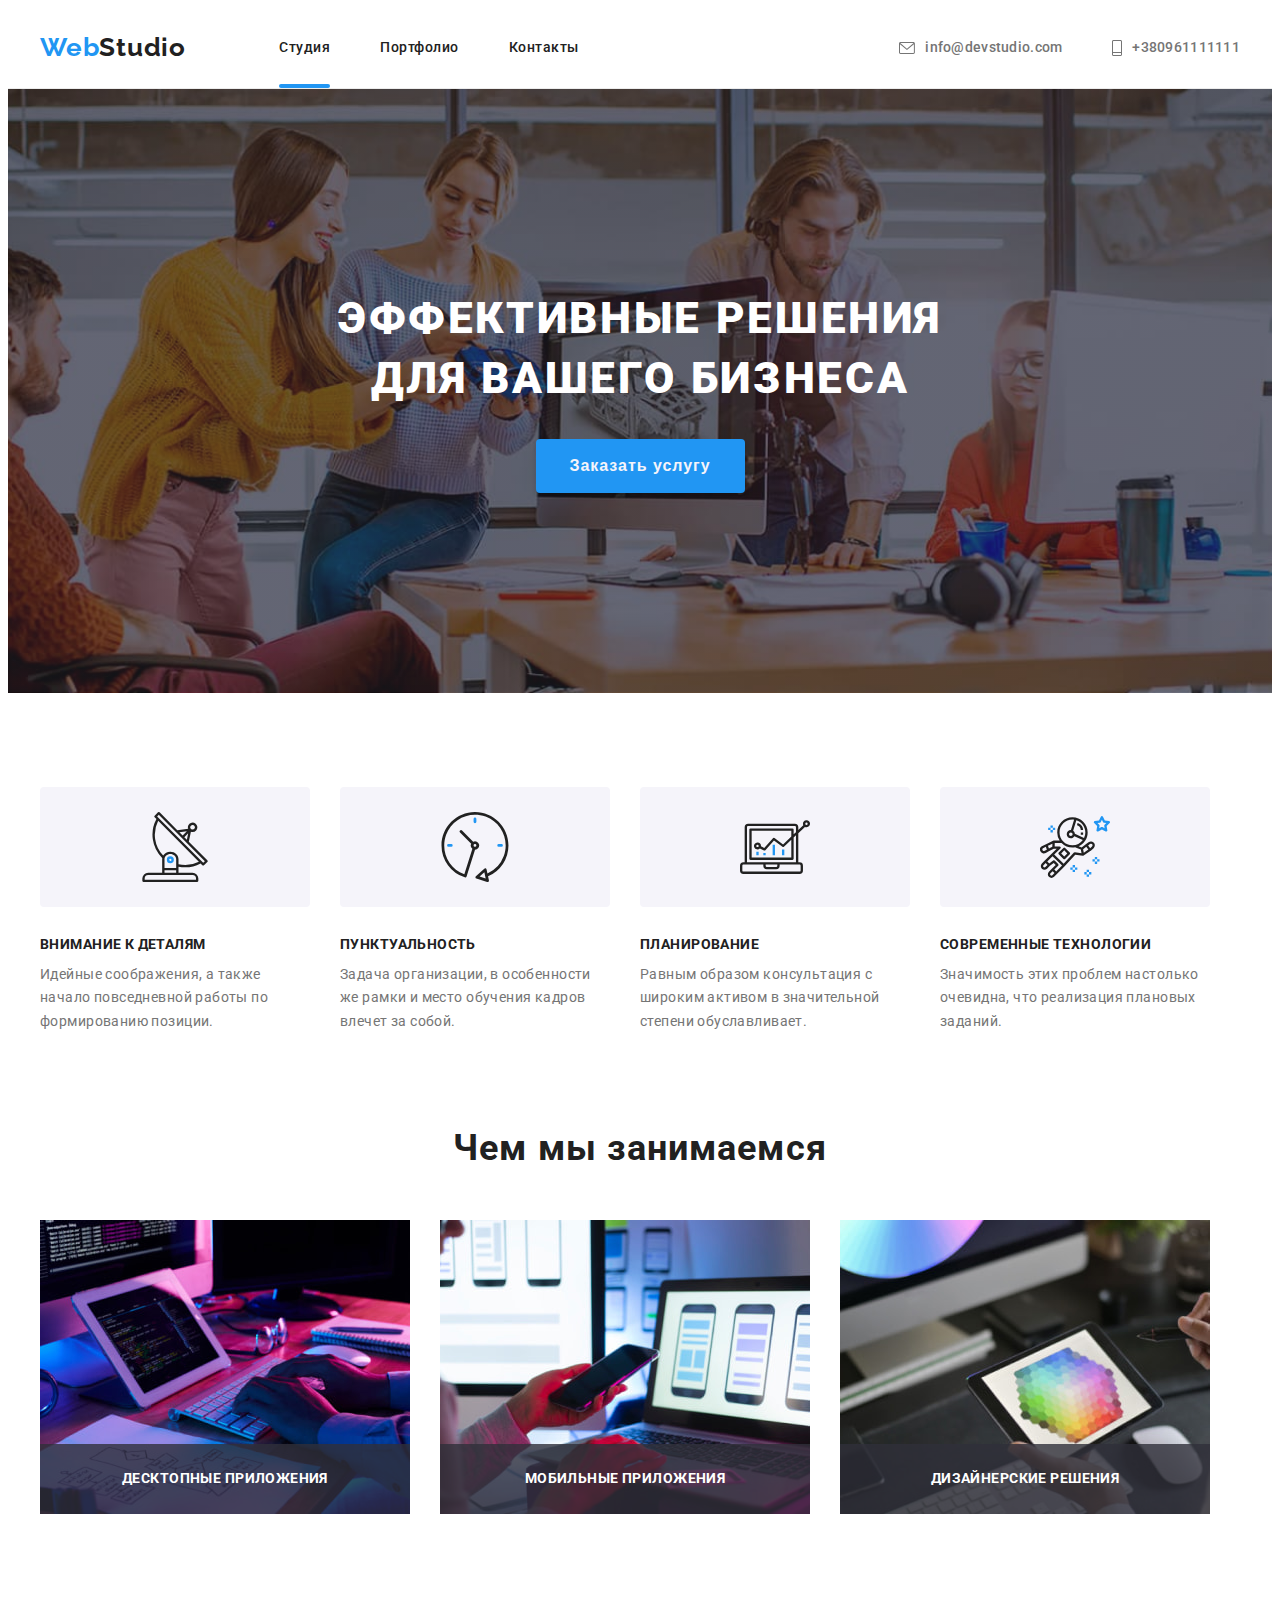
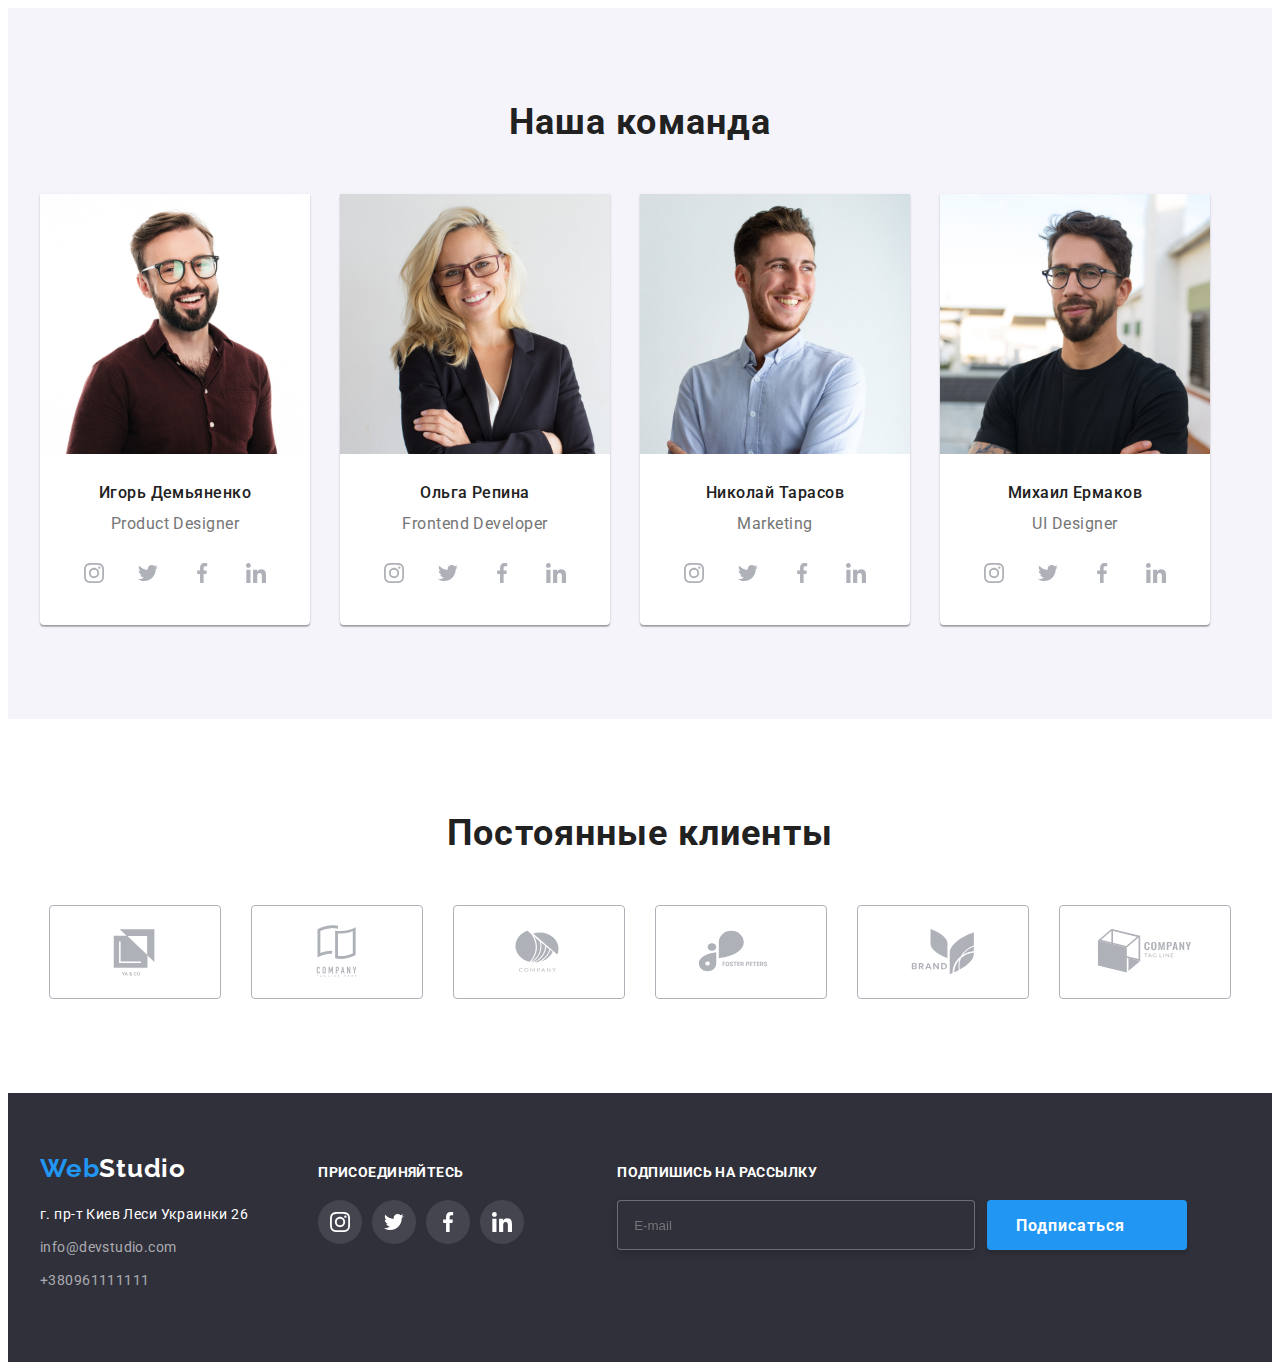
==== commit 4dd5b61b: "обновление 29.05 16:00" ====
--- a/index.html
+++ b/index.html
@@ -76,6 +76,48 @@
                   </use>
                 </svg>
               </button>
+              <form class="modal-form" action="POST" autocomplete="off">
+                <b class="form-title">Оставьте свои данные,мы вам перезвоним</b>
+                <label class="form-group">
+                  <span class="form-label">Имя</span>
+                  <input class="form-input" type="text" name="user-name" placeholder autofocus required>
+                  <svg class="form-icon" width="12" height="12">
+                    <use href="images/spritesvg/symbol-defs.svg#icon-Vector"></use>
+                  </svg>
+                </label>
+                <label class="form-group">
+                  <span class="form-label">Телефон</span>
+                  <input class="form-input" type="phone" name="user-phone">
+                  <svg class="form-icon" width="13" height="13">
+                    <use href="images/spritesvg/symbol-defs.svg#icon-Vector-2"></use>
+                  </svg>
+                </label>
+                <label class="form-group">
+                  <span class="form-label">Почта</span>
+                  <input class="form-input" type="mail" name="user-mail">
+                  <svg class="form-icon" width="15" height="12">
+                    <use href="images/spritesvg/symbol-defs.svg#icon-Vector-3"></use>
+                  </svg>
+                </label>
+                <label class="form-group-policy">
+                  <span class="form-label">Комментарий</span>
+                  <textarea class="form-message" name="coment" 
+                  id="coment" 
+                  rows="8" 
+                  placeholder="Введите текст"></textarea>
+                </label>
+                <label class="form-policy-group">
+                  <input class="checkbox visually-hidden" type="checkbox">
+                  <span class="custom-checkbox">
+                    <svg class="custom-checkbox-icon" width="16" height="15">
+                      <use href="images/spritesvg/symbol-defs.svg#icon-Vector-4"></use>
+                    </svg>
+                  </span>
+                  <span class="form-policy-desc">Соглашаюсь с рассылкой и принимаю <span class="form-conf"><a href="">Условия договора</a>
+                    </span></span>
+                </label>
+                <button class="btn-hero form-btn" type="submit">Отправить</button>
+              </form>
             </div>
           </div>
         </div>
@@ -605,6 +647,19 @@
                   </li>
                 </ul>
             </div>
+            <div class="social-form">
+              <strong class="subject-form-footer">ПОДПИШИСЬ НА РАССЫЛКУ</strong>
+                <form class="form-footer">
+                  <label for="label-email">
+                    <input class="footer-email-input" type="email" name="newsletter" id="footer-email" placeholder="E-mail" />
+                  </label>
+                  <button class="submit-button" type="submit">Подписаться
+                  <svg class="send-icon" width="24" height="24">
+                    <use href="images/spritesvg/symbol-defs.svg#icon-icon-send"></use>
+                  </svg>
+                </button>
+                </form>
+            </div>
         </address>
       </div>
       
--- a/css/style.css
+++ b/css/style.css
@@ -315,7 +315,9 @@
   cursor: pointer;
   letter-spacing: 0.03em;
 }
+/***************/
 /* Hero */
+/***************/
 .hero {
   text-align: center;
   
@@ -405,7 +407,8 @@
   left: 50%;
   transform: translate(-50%, -50%);
   width: 528px;
-  height: 581px;
+  /* height: 581px; */
+  /* padding: 40px; */
   background-color: var(--primery-white-color);
   box-shadow: 0px 1px 3px rgba(0, 0, 0, 0.12), 0px 1px 1px rgba(0, 0, 0, 0.14), 0px 2px 1px rgba(0, 0, 0, 0.2);
   border-radius: 4px;
@@ -446,10 +449,6 @@
   cursor: pointer;
   transition: background-color 250ms cubic-bezier(0.4, 0, 0.2, 1);
 }
-.modal-btn:hover,
-.modal-btn:focus{
-  background-color: var(--accent-color);
-}
 
 .modal-icon{
   transform: rotate(0deg);
@@ -466,6 +465,188 @@
   color: var(--secondary-text-color);
   transform: rotate(180deg) ;
 }
+
+  /**************/
+  /* Modal form  */
+  /**************/
+  .modal-form{
+    padding: 40px;
+  }
+  .form-title,
+  .form-group,
+  .form-label,
+  .form-message,
+  .form-policy-group{
+    display: block;
+  }
+  .form-title{
+    font-weight: 700;
+  font-size: 20px;
+  line-height: 1.15;
+  color: var(--main-text-color);
+  margin-bottom: 12px;
+  }
+  /* .modal-group{
+    text-align: left;
+  } */
+  .form-group {
+    display: flex;
+    flex-direction: column;
+    position: relative;
+    text-align: left;
+    width: 100%;
+    margin-bottom: 10px;
+  }
+  .form-group-policy{
+    display: flex;
+    flex-direction: column;
+    position: relative;
+    text-align: left;
+    width: 100%;
+    margin-bottom: 20px;
+    font-family: 'Roboto';
+    line-height: 1.16;
+    letter-spacing: 0.01em;
+    cursor: pointer;
+    color: #757575;
+  }
+  
+  .form-label{
+    margin-bottom: 4px;
+    font-weight: 400;
+    font-size: 12px;
+    font-family: 'Roboto';
+    line-height: 1.16;
+    letter-spacing: 0.01em;
+    cursor: pointer;
+    color: #757575;
+  }
+  .input-box{
+    position: relative;
+    width: 100%;
+  }
+  .form-input{
+    padding: 12px;
+    padding-left: 42px;
+    border: 1px solid rgba(33, 33, 33, 0.2);
+    border-radius: 4px;
+    outline: transparent;
+    cursor: pointer;
+    transition:  250ms cubic-bezier(0.4, 0, 0.2, 1);
+  }
+  .form-icon{
+    position: absolute;
+    top: 50%;
+    left: 12px;
+    transform: translateY(-50%);
+    transition:  250ms cubic-bezier(0.4, 0, 0.2, 1);
+  }
+  .form-message{
+    resize: none;
+    height: 120px;
+    padding: 12px 16px;
+    /* margin-bottom: 20px; */
+    border: 1px solid rgba(33, 33, 33, 0.2);
+    border-radius: 4px;
+    font-family: 'Roboto';
+    font-weight: 400;
+    font-size: 14px;
+    line-height: 1.14px;
+    letter-spacing: 0.01em;
+    transition:  250ms cubic-bezier(0.4, 0, 0.2, 1);
+  }
+
+
+
+.form-icon:hover,
+.form-icon:focus{
+  fill: var(--accent-color);
+}
+.form-input:hover,
+.form-input:focus{
+  outline: 1px solid var(--accent-color);
+  transition:  250ms cubic-bezier(0.4, 0, 0.2, 1);
+}
+.form-message:hover,
+.form-message:focus{
+  outline: 1px solid var(--accent-color);
+  transition:  250ms cubic-bezier(0.4, 0, 0.2, 1);
+}
+.form-input:hover ~.form-icon{
+  fill: var(--accent-color);
+  transition:  250ms cubic-bezier(0.4, 0, 0.2, 1);
+}
+.form-input:focus ~.form-icon{
+  fill: var(--accent-color);
+  transition:  250ms cubic-bezier(0.4, 0, 0.2, 1);
+}
+
+.form-policy-group{
+  display: flex;
+  align-items: center;
+  margin-bottom: 20px;
+  margin-bottom: 30px;
+}
+.form-policy-desc{
+  font-family: 'Roboto';
+  font-weight: 400;
+  font-size: 14px;
+  line-height: 24px;
+  letter-spacing: 0.03em;
+  color: #757575;
+}
+.form-conf{
+  font-family: 'Roboto';
+  font-weight: 400;
+  font-size: 14px;
+  line-height: 24px;
+  letter-spacing: 0.03em;
+  color: var(--accent-color);
+  border-bottom: 1px solid var(--accent-color);
+  transition: bacground-color 250ms cubic-bezier(0.4, 0, 0.2, 1);
+}
+.form-conf:hover,
+.form-conf:focus{
+  color: var(--accent-color);
+}
+.custom-checkbox{
+  width: 16px;
+  height: 15px;
+  margin-right: 8px;
+  display: flex;
+  align-items: center;
+  justify-content: center;
+  outline: 1px solid ;
+  outline-offset: -2px;
+  border-radius: 4px;
+  transition:  250ms cubic-bezier(0.4, 0, 0.2, 1);
+}
+.checkbox:checked+.custom-checkbox{
+  background-color: var(--accent-color);
+  outline: var(--bg-color-btn-section);
+}
+
+.custom-checkbox-icon{
+  opacity: 0;
+  transition: opacity 250ms cubic-bezier(0.4, 0, 0.2, 1);
+}
+.checkbox:checked+.custom-checkbox 
+.custom-checkbox-icon{
+  opacity: 1;
+}
+.visually-hidden{
+  visibility: hidden;
+}
+.form-btn{
+ 
+  box-shadow: 0px 4px 4px rgba(0, 0, 0, 0.15);
+  border-radius: 4px;
+  cursor: pointer;
+  transition: 250ms cubic-bezier(0.4, 0, 0.2, 1);
+} 
+
+
+
 /* ***************** */
 /* Особенности */
 /* ***************** */
@@ -920,10 +1101,7 @@
   letter-spacing: 0.03em;
   transition:  250ms cubic-bezier(0.4, 0, 0.2, 1);
 }
-/* .address-geo :hover,
-.address-geo :focus{
-  color: var(--accent-color);
-} */
+
 
 .address-contacts-footer {
   color: var(--footer-contacts-color);
@@ -957,6 +1135,7 @@
 }
 .social{
  margin-top: 12px;
+ margin-right: 93px;
 }
 .link-team-footer{
   display: flex;
@@ -993,3 +1172,87 @@
   fill: var(--primery-white-color);
 }
 
+.social-form{
+  box-sizing: border-box;
+}
+.subject-form-footer{
+  display: block;
+  color: var(--primery-white-color);
+
+  font-family: 'Roboto';
+  font-weight: 700;
+  font-size: 14px;
+  line-height: 1.14;
+  letter-spacing: 0.03em;
+  margin-top: 12px;
+  margin-bottom: 20px;
+  
+}
+.form-footer{
+  display: flex;
+  align-items: center;
+}
+/* .label-email{
+  box-sizing: border-box;
+
+  width: 358px;
+  height: 50px;
+
+  border: 1px solid rgba(255, 255, 255, 0.3);
+  filter: drop-shadow(0px 4px 4px rgba(0, 0, 0, 0.15));
+  border-radius: 4px;
+} */
+.footer-email-input{
+  width: 358px;
+  height: 50px;
+  padding: 15px 16px;
+  margin-right: 12px;
+  background-color: var(--bg-footer);
+  border: 1px solid rgba(255, 255, 255, 0.3);
+  filter: drop-shadow(0px 4px 4px rgba(0, 0, 0, 0.15));
+  border-radius: 4px;
+  cursor: pointer;
+  transition: 250ms cubic-bezier(0.4, 0, 0.2, 1);
+  color: var(--secondary-text-color);
+
+}
+.footer-email-input:hover,
+.footer-email-input:focus{
+  border: 1px solid var(--accent-color);
+  transition: 250ms cubic-bezier(0.4, 0, 0.2, 1);
+}
+.submit-button{
+  display: flex;
+  align-items: center;
+  justify-content: center;
+  width: 200px;
+  height: 50px;
+
+  font-family: 'Roboto';
+  font-weight: 700;
+  font-size: 16px;
+  line-height: 1.87px;
+  letter-spacing: 0.06em;
+  color: var(--primery-white-color);
+
+  
+  padding: 10px 29px;
+  border: none;
+  background-color: var(--accent-color);
+  box-shadow: 0px 4px 4px rgba(0, 0, 0, 0.15);
+  border-radius: 4px;
+  cursor: pointer;
+  transition: background-color 250ms cubic-bezier(0.4, 0, 0.2, 1);
+}
+
+.send-icon{
+  fill: currentColor;
+  margin-left: 10px;
+}
+
+
+.submit-button:hover,
+.submit-button:focus{
+  background-color: var(--bg-color-btn-section);
+  transition: background-color 250ms cubic-bezier(0.4, 0, 0.2, 1);
+}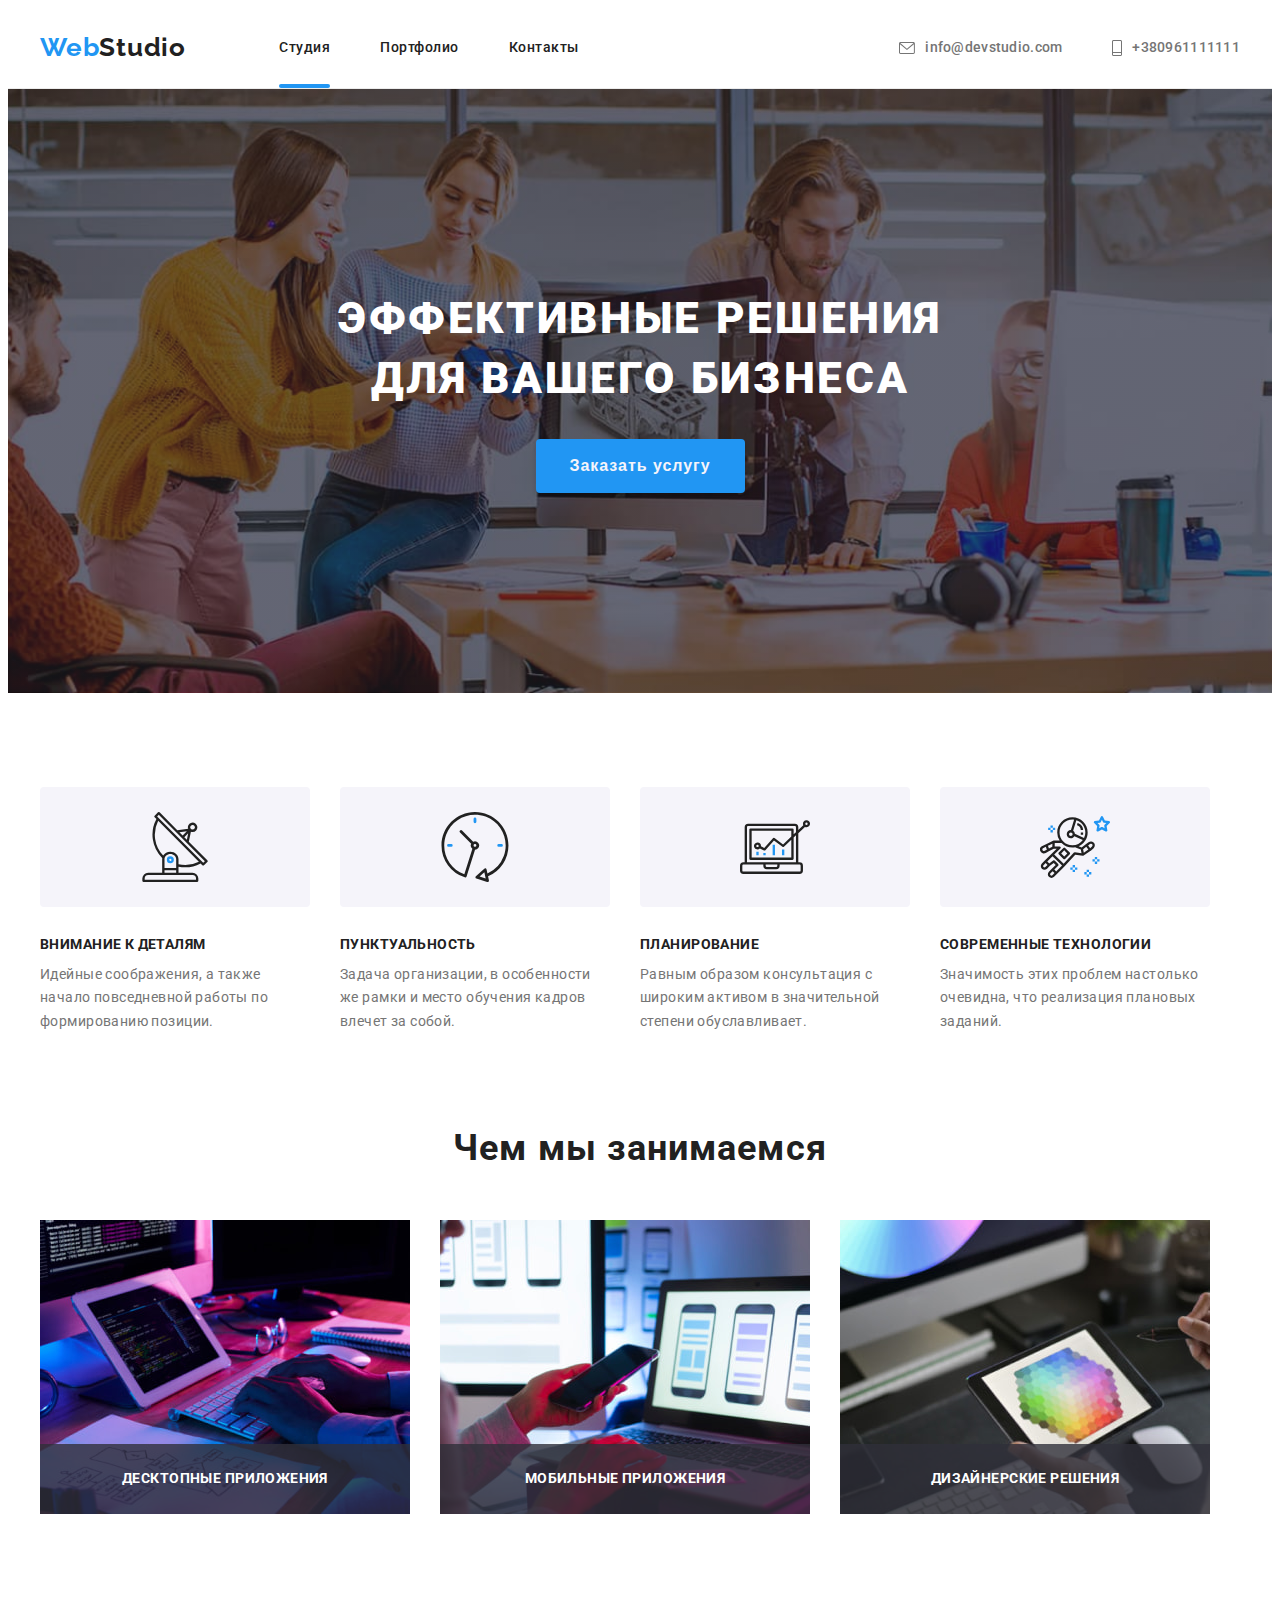
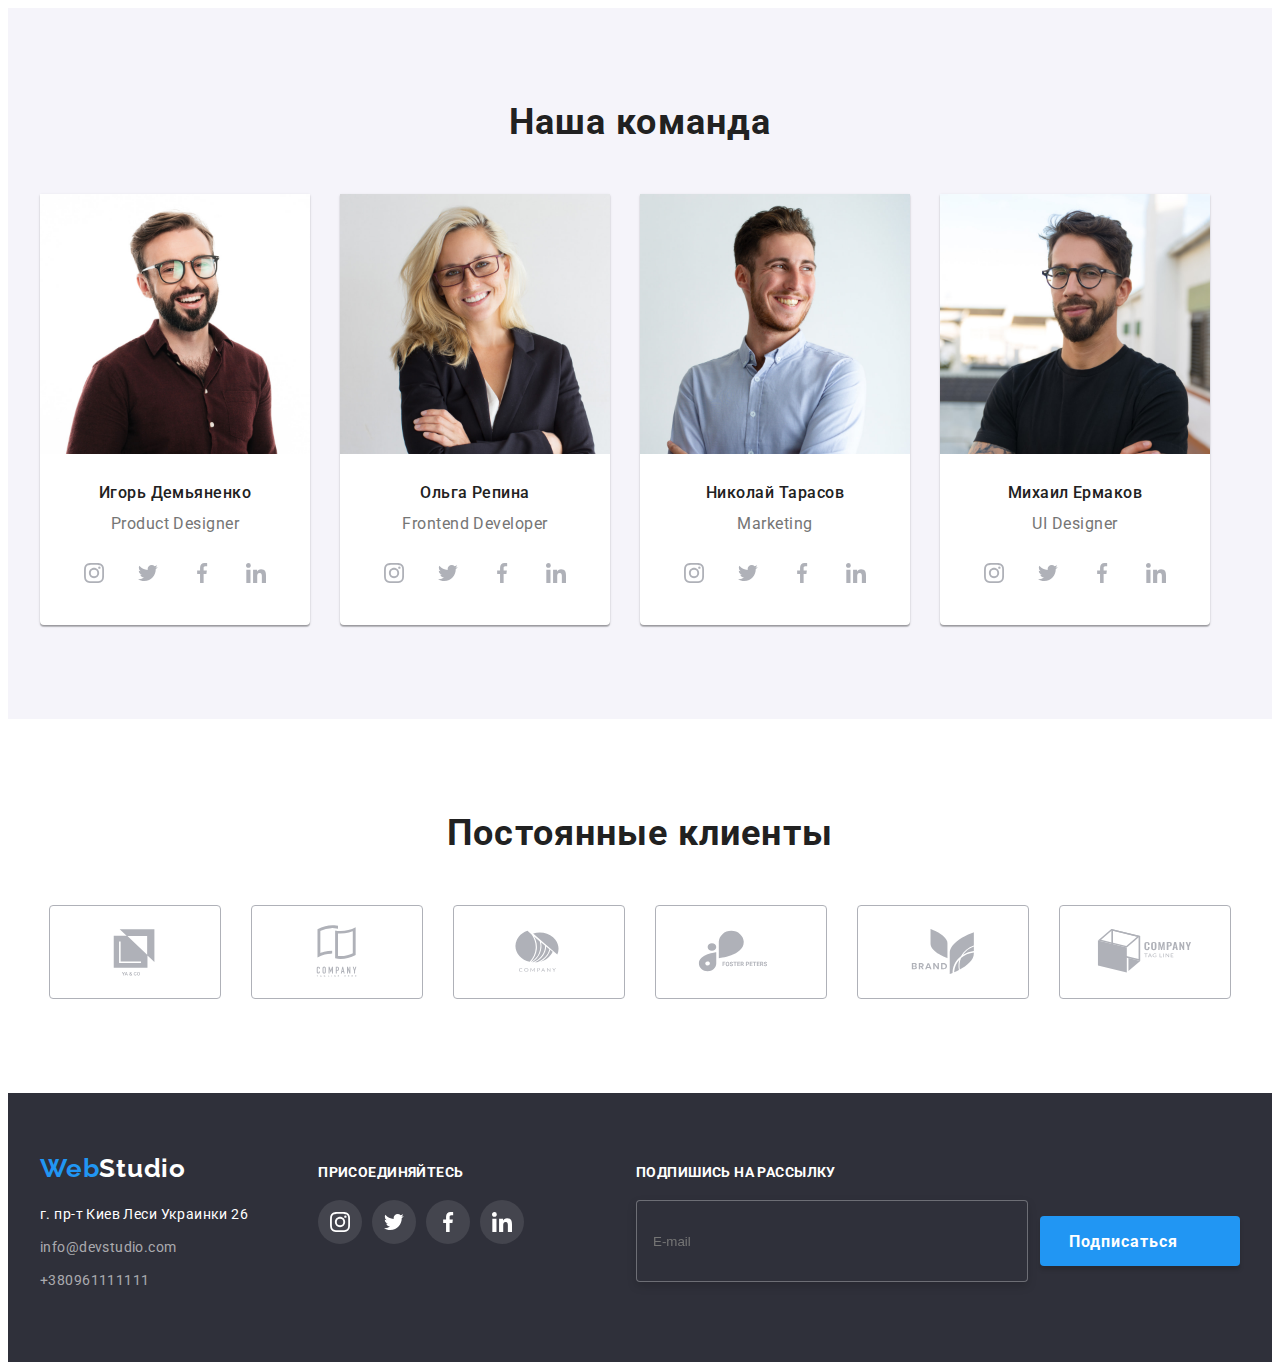
==== commit b80fdf24: "обновление 31.05" ====
--- a/index.html
+++ b/index.html
@@ -70,8 +70,8 @@
           <button class="btn-hero" type="button" data-modal-open>Заказать услугу</button>
           <div class="backdrop is-hidden" data-modal>
             <div class="modal-wrapper">
-              <button class="modal-btn" data-modal-close>
-                <svg class="modal-icon" width='11' height='11'>
+              <button class="modal-btn " data-modal-close>
+                <svg class="modal-icon" width='18' height='18'>
                   <use href='./images/hero/closesvg/symbol-defs.svg#icon-xmark-solid'>
                   </use>
                 </svg>
@@ -113,7 +113,7 @@
                       <use href="images/spritesvg/symbol-defs.svg#icon-Vector-4"></use>
                     </svg>
                   </span>
-                  <span class="form-policy-desc">Соглашаюсь с рассылкой и принимаю <span class="form-conf"><a href="">Условия договора</a>
+                  <span class="form-policy-desc">Соглашаюсь с рассылкой и принимаю <span ><a class="form-conf" href="">Условия договора</a>
                     </span></span>
                 </label>
                 <button class="btn-hero form-btn" type="submit">Отправить</button>
--- a/css/style.css
+++ b/css/style.css
@@ -26,11 +26,11 @@
   box-sizing: border-box;
 }
 
-*,
+/* *,
 *::before,
 *::after{
   box-sizing: inherit;
-}
+} */
 
 /* ***************** */
 /* Body */
@@ -385,15 +385,17 @@
   background-color: var(--bg-color-btn-section);
 }
 .backdrop{
-  display: fixed;
+  position: fixed;
   width: 100%;
   height: 100%;
   top: 0;
   left: 0;
-  background-color: rgba(0, 0, 0, 0.1);
-  z-index: 100;
-  transition: opacity 1000ms, visiblity 1000ms;
-}
+  background-color: rgba(0, 0, 0, 0.2);
+  z-index: 10;
+  transition: opacity 1000ms cubic-bezier(0.4, 0, 0.2, 1), visiblity 1000ms cubic-bezier(0.4, 0, 0.2, 1);
+}
+
+
 
 .backdrop.is-hidden{
   opacity: 0;
@@ -440,8 +442,8 @@
   position: absolute;
   top: 8px;
   right: 8px;
-  width: 14px;
-  height: 14px;
+  width: 30px;
+  height: 30px;
   background-color: var(--primery-white-color);
   border: 1px solid rgba(0, 0, 0, 0.1);
   border-radius: 50%;
@@ -451,6 +453,7 @@
 }
 
 .modal-icon{
+
   transform: rotate(0deg);
   color: var(--main-text-color);
   transition: color, transform;
@@ -464,6 +467,7 @@
 .modal-icon:hover{
   color: var(--secondary-text-color);
   transform: rotate(180deg) ;
+  fill: var(--accent-color);
 }
 
   /**************/
@@ -480,15 +484,17 @@
     display: block;
   }
   .form-title{
+    font-family: 'Roboto';
     font-weight: 700;
-  font-size: 20px;
-  line-height: 1.15;
-  color: var(--main-text-color);
-  margin-bottom: 12px;
+    font-weight: 700;
+    font-size: 20px;
+    line-height: 1.15;
+    text-align: center;
+    letter-spacing: 0.03em;
+    color: var(--main-text-color);
+    margin-bottom: 12px;
   }
-  /* .modal-group{
-    text-align: left;
-  } */
+  
   .form-group {
     display: flex;
     flex-direction: column;
@@ -526,6 +532,7 @@
     width: 100%;
   }
   .form-input{
+    height: 40px;
     padding: 12px;
     padding-left: 42px;
     border: 1px solid rgba(33, 33, 33, 0.2);
@@ -538,14 +545,13 @@
     position: absolute;
     top: 50%;
     left: 12px;
-    transform: translateY(-50%);
+    transform: translateY(20%);
     transition:  250ms cubic-bezier(0.4, 0, 0.2, 1);
   }
   .form-message{
     resize: none;
     height: 120px;
     padding: 12px 16px;
-    /* margin-bottom: 20px; */
     border: 1px solid rgba(33, 33, 33, 0.2);
     border-radius: 4px;
     font-family: 'Roboto';
@@ -596,18 +602,19 @@
   color: #757575;
 }
 .form-conf{
+  color: var(--accent-color);
   font-family: 'Roboto';
   font-weight: 400;
   font-size: 14px;
-  line-height: 24px;
-  letter-spacing: 0.03em;
-  color: var(--accent-color);
+  line-height: 1.71;
+  letter-spacing: 0.03em;
+  
   border-bottom: 1px solid var(--accent-color);
   transition: bacground-color 250ms cubic-bezier(0.4, 0, 0.2, 1);
 }
 .form-conf:hover,
 .form-conf:focus{
-  color: var(--accent-color);
+  color: var(--bg-color-btn-section);
 }
 .custom-checkbox{
   width: 16px;
@@ -638,7 +645,19 @@
   visibility: hidden;
 }
 .form-btn{
- 
+  font-weight: 700;
+  font-size: 16px;
+  line-height: 1.87;
+
+  display: flex;
+  align-items: center;
+  text-align: center;
+
+  margin-left: auto;
+  margin-right: auto;
+  padding: 10px 55px;
+  letter-spacing: 0.06em;
+
   box-shadow: 0px 4px 4px rgba(0, 0, 0, 0.15);
   border-radius: 4px;
   cursor: pointer;
@@ -1135,7 +1154,7 @@
 }
 .social{
  margin-top: 12px;
- margin-right: 93px;
+ margin-right: auto;
 }
 .link-team-footer{
   display: flex;
@@ -1231,7 +1250,7 @@
   font-family: 'Roboto';
   font-weight: 700;
   font-size: 16px;
-  line-height: 1.87px;
+  line-height: 1.87;
   letter-spacing: 0.06em;
   color: var(--primery-white-color);
 
